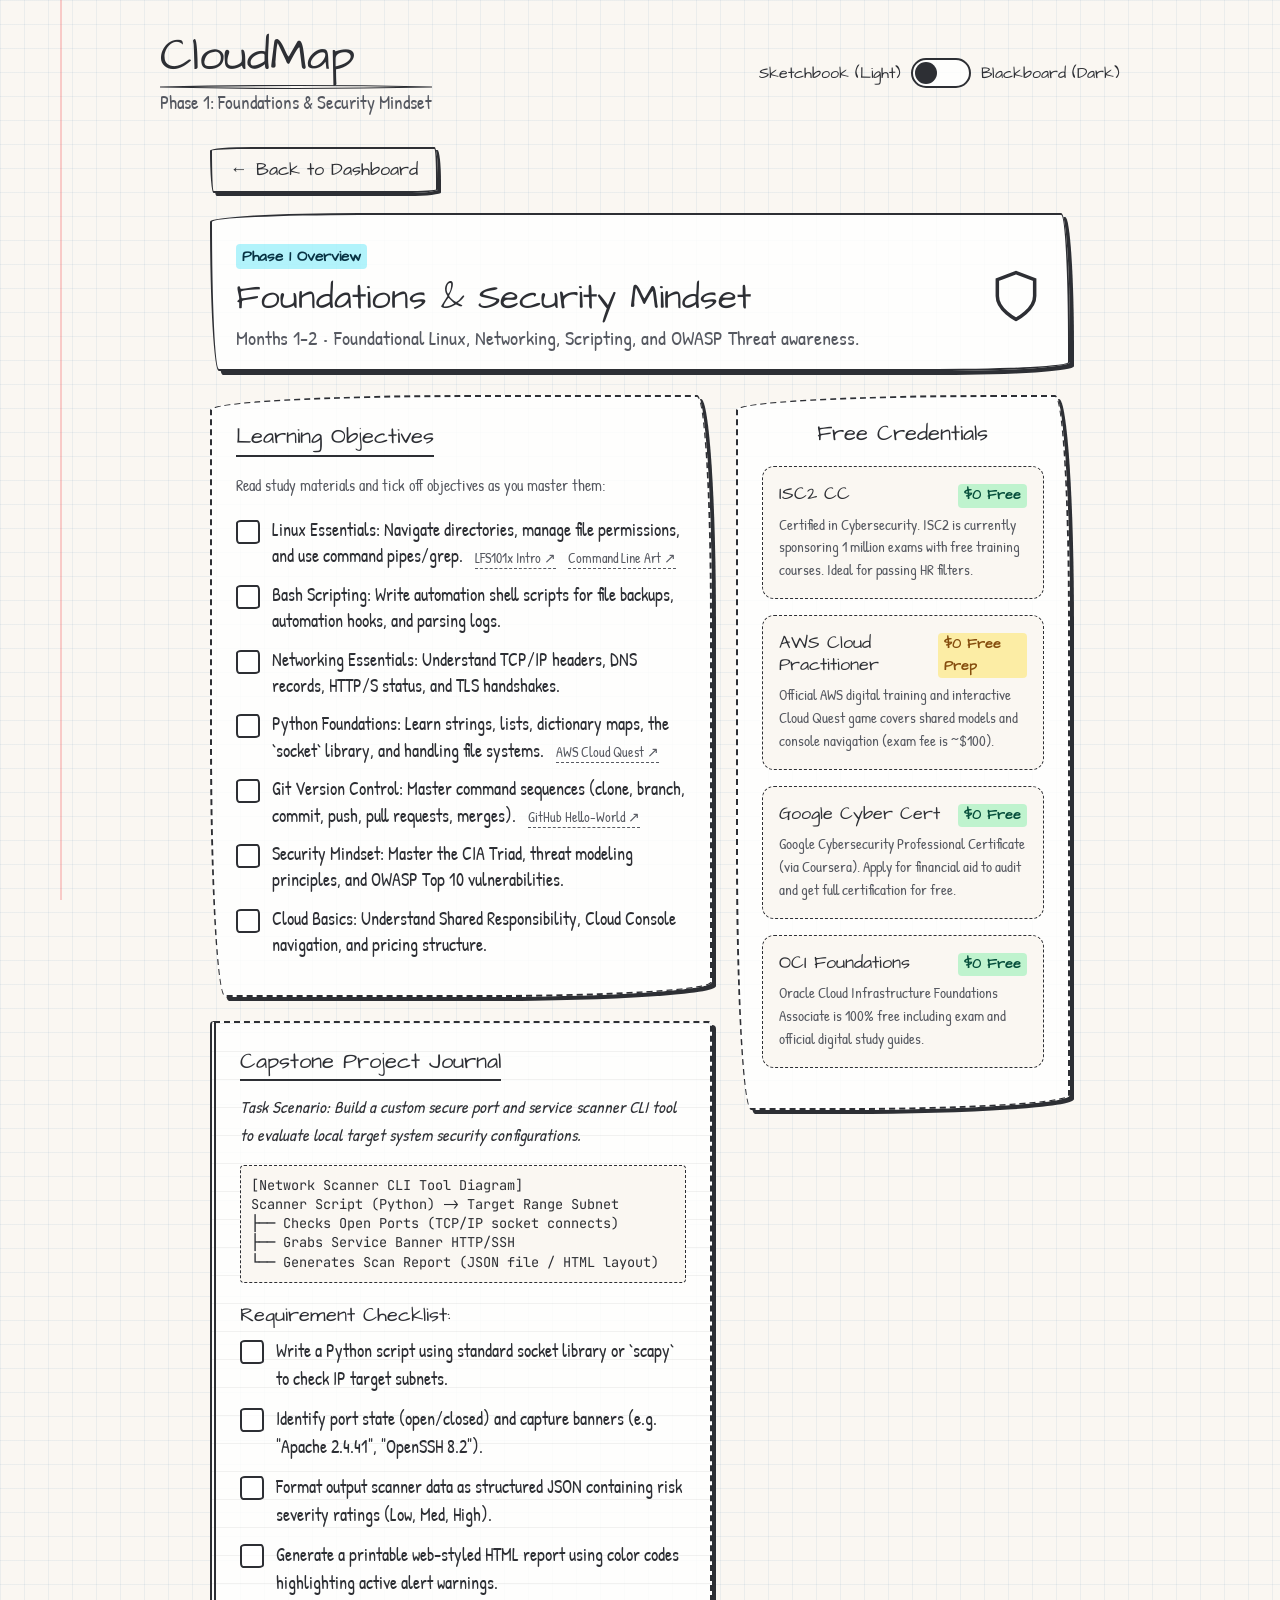
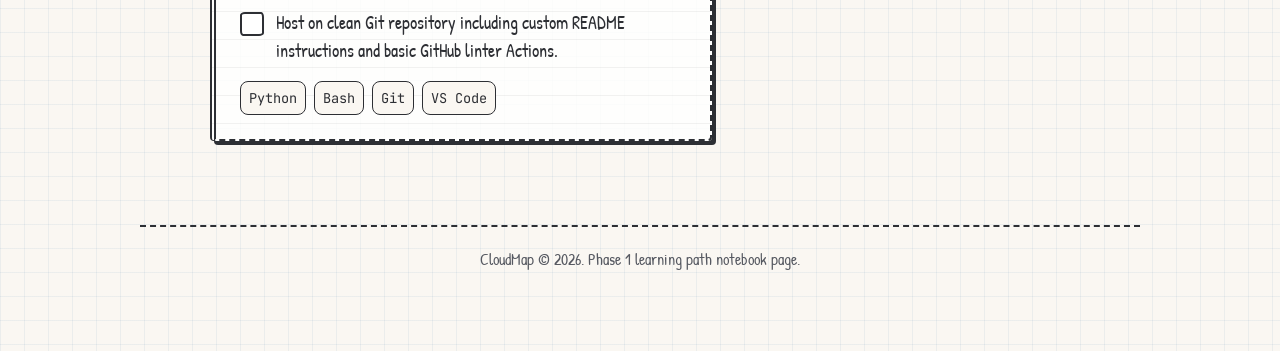
==== phase1.html @ 2bd7dbc3 "feat: initial commit of CloudMap interactive DevSecOps roadmap" ====
<!DOCTYPE html>
<html lang="en">
<head>
  <meta charset="UTF-8">
  <meta name="viewport" content="width=device-width, initial-scale=1.0">
  <title>Phase 1: Foundations & Mindset — CloudMap</title>
  <link rel="stylesheet" href="css/styles.css">
</head>
<body>

  <!-- Header -->
  <header>
    <div class="branding">
      <h1>CloudMap</h1>
      <p>Phase 1: Foundations & Security Mindset</p>
    </div>
    
    <!-- Chalkboard theme toggle -->
    <div class="toggle-container" id="theme-toggle" aria-label="Toggle Chalkboard Dark Mode">
      <span>Sketchbook (Light)</span>
      <div class="toggle-switch">
        <div class="toggle-knob"></div>
      </div>
      <span>Blackboard (Dark)</span>
    </div>
  </header>

  <!-- Content Container -->
  <main class="phase-container">
    
    <!-- Back Button -->
    <div class="back-btn-container">
      <a href="index.html" class="sketch-btn">
        <span>←</span> Back to Dashboard
      </a>
    </div>

    <!-- Phase Details Sticker -->
    <section class="phase-header-block sketch-card solid-border">
      <div class="phase-title-group">
        <span class="highlight-cyan" style="color: #083344; font-weight: bold; font-family: 'Architects Daughter'; font-size: 0.95rem;">Phase 1 Overview</span>
        <h2 style="font-family: 'Architects Daughter'; margin-top: 8px;">Foundations & Security Mindset</h2>
        <p style="color: var(--text-secondary); margin-top: 4px;">Months 1-2 • Foundational Linux, Networking, Scripting, and OWASP Threat awareness.</p>
      </div>
      <div class="phase-meta">
        <div class="phase-badge-lg" id="phase-badge-p1">
          <svg viewBox="0 0 24 24">
            <path d="M12 22s8-4 8-10V5l-8-3-8 3v7c0 6 8 10 8 10z" fill="none" />
          </svg>
        </div>
      </div>
    </section>

    <!-- Phase Two-Column Layout -->
    <div class="phase-layout">
      
      <!-- Left Column: Study Checkboxes -->
      <section class="phase-objectives-section">
        <div class="sketch-card">
          <h3 style="font-family: 'Architects Daughter';">Learning Objectives</h3>
          <p style="margin-bottom: 20px; font-size: 1rem; color: var(--text-secondary);">Read study materials and tick off objectives as you master them:</p>
          
          <!-- Obj 1 -->
          <label class="checkbox-container">
            <input type="checkbox" id="p1_obj1" data-phase="1">
            <span class="sketch-checkbox"></span>
            <span class="label-text">
              Linux Essentials: Navigate directories, manage file permissions, and use command pipes/grep.
              <a href="https://www.edx.org/learn/linux/the-linux-foundation-introduction-to-linux" target="_blank" class="study-link">LFS101x Intro ↗</a>
              <a href="https://github.com/jlevy/the-art-of-command-line" target="_blank" class="study-link">Command Line Art ↗</a>
            </span>
          </label>

          <!-- Obj 2 -->
          <label class="checkbox-container">
            <input type="checkbox" id="p1_obj2" data-phase="1">
            <span class="sketch-checkbox"></span>
            <span class="label-text">
              Bash Scripting: Write automation shell scripts for file backups, automation hooks, and parsing logs.
            </span>
          </label>

          <!-- Obj 3 -->
          <label class="checkbox-container">
            <input type="checkbox" id="p1_obj3" data-phase="1">
            <span class="sketch-checkbox"></span>
            <span class="label-text">
              Networking Essentials: Understand TCP/IP headers, DNS records, HTTP/S status, and TLS handshakes.
            </span>
          </label>

          <!-- Obj 4 -->
          <label class="checkbox-container">
            <input type="checkbox" id="p1_obj4" data-phase="1">
            <span class="sketch-checkbox"></span>
            <span class="label-text">
              Python Foundations: Learn strings, lists, dictionary maps, the `socket` library, and handling file systems.
              <a href="https://aws.amazon.com/training/digital/aws-cloud-quest/" target="_blank" class="study-link">AWS Cloud Quest ↗</a>
            </span>
          </label>

          <!-- Obj 5 -->
          <label class="checkbox-container">
            <input type="checkbox" id="p1_obj5" data-phase="1">
            <span class="sketch-checkbox"></span>
            <span class="label-text">
              Git Version Control: Master command sequences (clone, branch, commit, push, pull requests, merges).
              <a href="https://github.com/actions/hello-world" target="_blank" class="study-link">GitHub Hello-World ↗</a>
            </span>
          </label>

          <!-- Obj 6 -->
          <label class="checkbox-container">
            <input type="checkbox" id="p1_obj6" data-phase="1">
            <span class="sketch-checkbox"></span>
            <span class="label-text">
              Security Mindset: Master the CIA Triad, threat modeling principles, and OWASP Top 10 vulnerabilities.
            </span>
          </label>

          <!-- Obj 7 -->
          <label class="checkbox-container">
            <input type="checkbox" id="p1_obj7" data-phase="1">
            <span class="sketch-checkbox"></span>
            <span class="label-text">
              Cloud Basics: Understand Shared Responsibility, Cloud Console navigation, and pricing structure.
            </span>
          </label>

        </div>

        <!-- Capstone Project lined page -->
        <div class="sketch-card project-journal">
          <h3 style="font-family: 'Architects Daughter';">Capstone Project Journal</h3>
          <p>Task Scenario: Build a custom secure port and service scanner CLI tool to evaluate local target system security configurations.</p>
          
          <div style="margin-bottom: 20px; font-family: 'JetBrains Mono', monospace; font-size: 0.85rem; line-height: 1.4; border: 1px dashed var(--border-color); padding: 10px; background-color: var(--bg-paper); border-radius: 4px;">
            [Network Scanner CLI Tool Diagram]<br>
            Scanner Script (Python) -> Target Range Subnet<br>
            ├── Checks Open Ports (TCP/IP socket connects)<br>
            ├── Grabs Service Banner HTTP/SSH<br>
            └── Generates Scan Report (JSON file / HTML layout)
          </div>

          <h4 style="font-family: 'Architects Daughter'; margin-bottom: 10px;">Requirement Checklist:</h4>
          
          <!-- Req 1 -->
          <label class="checkbox-container">
            <input type="checkbox" id="p1_req1" data-phase="1">
            <span class="sketch-checkbox"></span>
            <span class="label-text">Write a Python script using standard socket library or `scapy` to check IP target subnets.</span>
          </label>

          <!-- Req 2 -->
          <label class="checkbox-container">
            <input type="checkbox" id="p1_req2" data-phase="1">
            <span class="sketch-checkbox"></span>
            <span class="label-text">Identify port state (open/closed) and capture banners (e.g. "Apache 2.4.41", "OpenSSH 8.2").</span>
          </label>

          <!-- Req 3 -->
          <label class="checkbox-container">
            <input type="checkbox" id="p1_req3" data-phase="1">
            <span class="sketch-checkbox"></span>
            <span class="label-text">Format output scanner data as structured JSON containing risk severity ratings (Low, Med, High).</span>
          </label>

          <!-- Req 4 -->
          <label class="checkbox-container">
            <input type="checkbox" id="p1_req4" data-phase="1">
            <span class="sketch-checkbox"></span>
            <span class="label-text">Generate a printable web-styled HTML report using color codes highlighting active alert warnings.</span>
          </label>

          <!-- Req 5 -->
          <label class="checkbox-container">
            <input type="checkbox" id="p1_req5" data-phase="1">
            <span class="sketch-checkbox"></span>
            <span class="label-text">Host on clean Git repository including custom README instructions and basic GitHub linter Actions.</span>
          </label>

          <div class="project-tools-container">
            <span class="tool-badge">Python</span>
            <span class="tool-badge">Bash</span>
            <span class="tool-badge">Git</span>
            <span class="tool-badge">VS Code</span>
          </div>
        </div>
      </section>

      <!-- Right Column: Certs and badges -->
      <section class="phase-sidebar-section">
        
        <!-- Certifications -->
        <div class="sketch-card certs-panel">
          <h3 style="font-family: 'Architects Daughter'; text-align: center; margin-bottom: 18px;">Free Credentials</h3>
          
          <!-- Cert 1 -->
          <div class="cert-card">
            <div class="cert-title-row">
              <h4 style="font-family: 'Architects Daughter';">ISC2 CC</h4>
              <span class="cert-cost highlight-green" style="color: #064e3b; font-weight: bold;">$0 Free</span>
            </div>
            <p class="cert-desc">Certified in Cybersecurity. ISC2 is currently sponsoring 1 million exams with free training courses. Ideal for passing HR filters.</p>
          </div>

          <!-- Cert 2 -->
          <div class="cert-card">
            <div class="cert-title-row">
              <h4 style="font-family: 'Architects Daughter';">AWS Cloud Practitioner</h4>
              <span class="cert-cost highlight-yellow" style="color: #854d0e; font-weight: bold;">$0 Free Prep</span>
            </div>
            <p class="cert-desc">Official AWS digital training and interactive Cloud Quest game covers shared models and console navigation (exam fee is ~$100).</p>
          </div>

          <!-- Cert 3 -->
          <div class="cert-card">
            <div class="cert-title-row">
              <h4 style="font-family: 'Architects Daughter';">Google Cyber Cert</h4>
              <span class="cert-cost highlight-green" style="color: #064e3b; font-weight: bold;">$0 Free</span>
            </div>
            <p class="cert-desc">Google Cybersecurity Professional Certificate (via Coursera). Apply for financial aid to audit and get full certification for free.</p>
          </div>

          <!-- Cert 4 -->
          <div class="cert-card">
            <div class="cert-title-row">
              <h4 style="font-family: 'Architects Daughter';">OCI Foundations</h4>
              <span class="cert-cost highlight-green" style="color: #064e3b; font-weight: bold;">$0 Free</span>
            </div>
            <p class="cert-desc">Oracle Cloud Infrastructure Foundations Associate is 100% free including exam and official digital study guides.</p>
          </div>

        </div>

      </section>

    </div>

  </main>

  <!-- Footer -->
  <footer>
    <p>CloudMap &copy; 2026. Phase 1 learning path notebook page.</p>
  </footer>

  <script src="js/app.js"></script>
</body>
</html>
---- css/styles.css ----
@import url('https://fonts.googleapis.com/css2?family=Architects+Daughter&family=Patrick+Hand&family=JetBrains+Mono:wght@400;500;700&display=swap');

:root {
  /* Colors for Light Mode (Sketchbook) */
  --bg-paper: #FAF7F2;
  --grid-line-color: rgba(68, 119, 170, 0.08);
  --border-color: #2D2F34;
  --text-primary: #2D2F34;
  --text-secondary: #565961;
  
  --marker-yellow: rgba(253, 224, 71, 0.45);
  --marker-cyan: rgba(103, 232, 249, 0.5);
  --marker-green: rgba(134, 239, 172, 0.5);
  --marker-violet: rgba(216, 180, 254, 0.5);
  --marker-red: rgba(252, 165, 165, 0.6);
  --marker-blue: rgba(147, 197, 253, 0.5);
  
  --card-bg: rgba(255, 255, 255, 0.8);
  --chalk-dust: rgba(0, 0, 0, 0.03);
  --margin-line: rgba(239, 68, 68, 0.25);
  
  --badge-glow: 0 0 10px rgba(253, 224, 71, 0.4);
}

body.dark-mode {
  /* Colors for Dark Mode (Blackboard) */
  --bg-paper: #1B1C1E;
  --grid-line-color: rgba(255, 255, 255, 0.05);
  --border-color: #E2E8F0;
  --text-primary: #F1F5F9;
  --text-secondary: #94A3B8;
  
  --marker-yellow: rgba(234, 179, 8, 0.25);
  --marker-cyan: rgba(6, 182, 212, 0.25);
  --marker-green: rgba(34, 197, 94, 0.25);
  --marker-violet: rgba(168, 85, 247, 0.25);
  --marker-red: rgba(239, 68, 68, 0.25);
  --marker-blue: rgba(29, 78, 216, 0.25);
  
  --card-bg: rgba(30, 31, 34, 0.85);
  --chalk-dust: rgba(255, 255, 255, 0.03);
  --margin-line: rgba(239, 68, 68, 0.15);
  
  --badge-glow: 0 0 15px rgba(234, 179, 8, 0.3);
}

* {
  box-sizing: border-box;
  margin: 0;
  padding: 0;
}

body {
  font-family: 'Patrick Hand', cursive, sans-serif;
  font-size: 20px;
  line-height: 1.5;
  color: var(--text-primary);
  background-color: var(--bg-paper);
  background-image: 
    linear-gradient(90deg, var(--grid-line-color) 1px, transparent 1px),
    linear-gradient(var(--grid-line-color) 1px, transparent 1px);
  background-size: 24px 24px;
  min-height: 100vh;
  position: relative;
  overflow-x: hidden;
  padding-bottom: 60px;
  transition: background-color 0.3s ease, color 0.3s ease;
}

/* Notebook Pink Margin Line */
body::before {
  content: '';
  position: fixed;
  top: 0;
  left: 60px;
  width: 2px;
  height: 100%;
  background-color: var(--margin-line);
  z-index: -1;
  pointer-events: none;
}

/* Fonts & Headings */
h1, h2, h3, h4, h5, h6 {
  font-family: 'Architects Daughter', cursive, sans-serif;
  font-weight: normal;
  margin-bottom: 0.5em;
  line-height: 1.2;
}

h1 { font-size: 2.5rem; text-align: center; }
h2 { font-size: 1.8rem; }
h3 { font-size: 1.4rem; }

a {
  color: inherit;
  text-decoration: none;
}

/* Sketched Card Component */
.sketch-card {
  background-color: var(--card-bg);
  border: 2px dashed var(--border-color);
  border-radius: 255px 15px 225px 15px / 15px 225px 15px 255px;
  padding: 24px;
  margin-bottom: 24px;
  box-shadow: 4px 4px 0px var(--border-color);
  position: relative;
  transition: transform 0.2s ease, box-shadow 0.2s ease, border-color 0.3s ease;
}

.sketch-card:hover {
  transform: translate(-2px, -2px);
  box-shadow: 6px 6px 0px var(--border-color);
}

.sketch-card.solid-border {
  border-style: solid;
  border-width: 2.5px;
}

/* Hard Sketch Button */
.sketch-btn {
  font-family: 'Architects Daughter', cursive, sans-serif;
  background-color: transparent;
  color: var(--text-primary);
  border: 2px solid var(--border-color);
  border-radius: 120px 10px 90px 10px / 10px 90px 10px 120px;
  padding: 8px 18px;
  font-size: 1.1rem;
  cursor: pointer;
  display: inline-flex;
  align-items: center;
  gap: 8px;
  box-shadow: 3px 3px 0px var(--border-color);
  transition: transform 0.1s ease, box-shadow 0.1s ease;
  user-select: none;
}

.sketch-btn:hover {
  transform: translate(-1px, -1px);
  box-shadow: 4px 4px 0px var(--border-color);
}

.sketch-btn:active {
  transform: translate(2px, 2px);
  box-shadow: 1px 1px 0px var(--border-color);
}

/* Highlighter Fills */
.highlight-yellow { background-color: var(--marker-yellow); border-radius: 4px; padding: 2px 6px; }
.highlight-cyan { background-color: var(--marker-cyan); border-radius: 4px; padding: 2px 6px; }
.highlight-green { background-color: var(--marker-green); border-radius: 4px; padding: 2px 6px; }
.highlight-violet { background-color: var(--marker-violet); border-radius: 4px; padding: 2px 6px; }
.highlight-red { background-color: var(--marker-red); border-radius: 4px; padding: 2px 6px; }
.highlight-blue { background-color: var(--marker-blue); border-radius: 4px; padding: 2px 6px; }

/* Custom Checkbox */
.checkbox-container {
  display: flex;
  align-items: flex-start;
  gap: 12px;
  cursor: pointer;
  margin-bottom: 12px;
  user-select: none;
}

.checkbox-container input {
  display: none;
}

.sketch-checkbox {
  width: 24px;
  height: 24px;
  border: 2px solid var(--border-color);
  border-radius: 5px 3px 5px 3px / 3px 5px 3px 5px;
  display: flex;
  align-items: center;
  justify-content: center;
  flex-shrink: 0;
  margin-top: 3px;
  position: relative;
  background-color: var(--card-bg);
  transition: background-color 0.2s ease;
}

.checkbox-container:hover .sketch-checkbox {
  background-color: var(--marker-yellow);
}

/* Dynamic Hand-Drawn Checkmark X */
.sketch-checkbox::after {
  content: "X";
  font-family: 'Architects Daughter', cursive, sans-serif;
  font-size: 1.1rem;
  color: var(--text-primary);
  position: absolute;
  font-weight: bold;
  opacity: 0;
  transform: scale(0.5) rotate(-15deg);
  transition: transform 0.2s cubic-bezier(0.175, 0.885, 0.32, 1.275), opacity 0.15s ease;
}

.checkbox-container input:checked + .sketch-checkbox::after {
  opacity: 1;
  transform: scale(1) rotate(5deg);
}

.checkbox-container input:checked ~ .label-text {
  text-decoration: line-through;
  opacity: 0.7;
}

.label-text {
  transition: opacity 0.2s ease, text-decoration 0.2s ease;
  font-size: 1.1rem;
}

/* Header & Navigation */
header {
  max-width: 1000px;
  margin: 30px auto 10px auto;
  padding: 0 20px;
  display: flex;
  justify-content: space-between;
  align-items: center;
  flex-wrap: wrap;
  gap: 20px;
}

.branding {
  display: flex;
  flex-direction: column;
}

.branding h1 {
  text-align: left;
  font-size: 2.8rem;
  margin-bottom: 0;
  display: inline-block;
  position: relative;
}

/* Handwritten Underline Doodle */
.branding h1::after {
  content: '';
  position: absolute;
  bottom: -6px;
  left: 0;
  width: 100%;
  height: 6px;
  background-image: url("data:image/svg+xml;utf8,<svg xmlns='http://www.w3.org/2000/svg' viewBox='0 0 100 10' preserveAspectRatio='none'><path d='M0,5 Q50,0 100,5 Q50,10 0,5' fill='none' stroke='%232D2F34' stroke-width='2'/></svg>");
  background-size: 100% 100%;
}

body.dark-mode .branding h1::after {
  background-image: url("data:image/svg+xml;utf8,<svg xmlns='http://www.w3.org/2000/svg' viewBox='0 0 100 10' preserveAspectRatio='none'><path d='M0,5 Q50,0 100,5 Q50,10 0,5' fill='none' stroke='%23E2E8F0' stroke-width='2'/></svg>");
}

.branding p {
  font-size: 1.2rem;
  color: var(--text-secondary);
  margin-top: 4px;
}

/* Dark Mode Chalkboard Toggle */
.toggle-container {
  display: flex;
  align-items: center;
  gap: 10px;
  cursor: pointer;
  user-select: none;
  font-family: 'Architects Daughter', cursive, sans-serif;
  font-size: 1rem;
}

.toggle-switch {
  width: 60px;
  height: 30px;
  border: 2px solid var(--border-color);
  border-radius: 15px;
  position: relative;
  background-color: var(--card-bg);
  transition: background-color 0.2s ease;
}

.toggle-knob {
  width: 22px;
  height: 22px;
  border-radius: 50%;
  background-color: var(--border-color);
  position: absolute;
  top: 2px;
  left: 2px;
  transition: transform 0.25s cubic-bezier(0.68, -0.55, 0.265, 1.55);
}

body.dark-mode .toggle-knob {
  transform: translateX(30px);
  background-color: #F1F5F9;
}

/* Dashboard Hub Grid */
.dashboard-container {
  max-width: 1000px;
  margin: 0 auto;
  padding: 20px;
}

/* Sketched Progress Section */
.progress-section {
  display: grid;
  grid-template-columns: 2fr 1fr;
  gap: 20px;
  margin-bottom: 24px;
}

@media (max-width: 768px) {
  .progress-section {
    grid-template-columns: 1fr;
  }
}

.progress-header {
  display: flex;
  justify-content: space-between;
  align-items: baseline;
  margin-bottom: 10px;
}

.progress-percentage {
  font-family: 'Architects Daughter', cursive, sans-serif;
  font-size: 2rem;
  font-weight: bold;
}

/* Crayon/Pencil Shaded Progress Bar */
.progress-bar-container {
  height: 26px;
  border: 2px solid var(--border-color);
  border-radius: 13px;
  background-color: var(--bg-paper);
  overflow: hidden;
  position: relative;
  box-shadow: inset 1px 1px 3px rgba(0,0,0,0.1);
}

.progress-bar-fill {
  height: 100%;
  width: 0%;
  background-color: var(--marker-yellow);
  background-image: repeating-linear-gradient(
    45deg,
    transparent,
    transparent 4px,
    rgba(0, 0, 0, 0.08) 4px,
    rgba(0, 0, 0, 0.08) 8px
  );
  border-radius: 11px 0 0 11px;
  transition: width 0.8s cubic-bezier(0.1, 0.8, 0.2, 1);
  position: relative;
}

body.dark-mode .progress-bar-fill {
  background-image: repeating-linear-gradient(
    45deg,
    transparent,
    transparent 4px,
    rgba(255, 255, 255, 0.1) 4px,
    rgba(255, 255, 255, 0.1) 8px
  );
}

/* Trophy Badge Shelf */
.badge-shelf {
  display: flex;
  justify-content: space-around;
  align-items: center;
  gap: 8px;
  padding: 10px;
  border-top: 2px dashed var(--border-color);
  margin-top: 10px;
}

.badge-item {
  width: 48px;
  height: 48px;
  position: relative;
  display: flex;
  justify-content: center;
  align-items: center;
  transition: transform 0.3s cubic-bezier(0.175, 0.885, 0.32, 1.275);
}

.badge-item svg {
  width: 100%;
  height: 100%;
  fill: none;
  stroke: var(--border-color);
  stroke-width: 1.5;
  transition: stroke 0.3s ease, filter 0.3s ease;
  filter: grayscale(1) opacity(0.3);
}

.badge-item.unlocked {
  filter: none;
  transform: scale(1.1);
  animation: bounce-badge 1s ease infinite alternate;
}

.badge-item.unlocked svg {
  filter: drop-shadow(var(--badge-glow));
  stroke-width: 2;
}

@keyframes bounce-badge {
  0% { transform: translateY(0) scale(1.1); }
  100% { transform: translateY(-4px) scale(1.15); }
}

.badge-item .tooltip {
  position: absolute;
  bottom: 56px;
  background-color: var(--border-color);
  color: var(--bg-paper);
  padding: 4px 10px;
  border-radius: 6px;
  font-size: 0.85rem;
  white-space: nowrap;
  opacity: 0;
  visibility: hidden;
  transform: translateY(5px);
  transition: opacity 0.2s, transform 0.2s;
  z-index: 10;
  font-family: 'Architects Daughter', cursive, sans-serif;
  border: 1px solid var(--border-color);
}

.badge-item:hover .tooltip {
  opacity: 1;
  visibility: visible;
  transform: translateY(0);
}

/* Interactive Roadmap Board Layout */
.roadmap-board {
  display: grid;
  grid-template-columns: 1.8fr 1fr;
  gap: 24px;
  margin-bottom: 28px;
  align-items: stretch;
}

@media (max-width: 900px) {
  .roadmap-board {
    grid-template-columns: 1fr;
  }
}

.roadmap-svg-card {
  padding: 24px;
  margin-bottom: 0; /* Align with adjacent preview note */
}

.roadmap-svg-container {
  width: 100%;
  max-width: 800px;
  margin: 0 auto;
  position: relative;
}

.roadmap-svg {
  width: 100%;
  height: auto;
  overflow: visible;
}

/* Static Guide Line - Looks like Dotted Pencil Sketch */
.pencil-path {
  fill: none;
  stroke: var(--border-color);
  stroke-width: 2.5;
  stroke-linecap: round;
  stroke-dasharray: 6 6;
  opacity: 0.25;
}

/* Glowing Highlighter Flow Segment */
.ink-path {
  fill: none;
  stroke-width: 6;
  stroke-linecap: round;
  stroke-dasharray: 450;
  stroke-dashoffset: 450; /* initially hidden */
  transition: stroke-dashoffset 1.8s cubic-bezier(0.25, 1, 0.5, 1);
  filter: drop-shadow(0px 0px 4px rgba(255,255,255,0.2));
}

.ink-path.p1 { stroke: #06b6d4; } /* Cyan highlighter */
.ink-path.p2 { stroke: #3b82f6; } /* Blue ink */
.ink-path.p3 { stroke: #22c55e; } /* Green highlighter */
.ink-path.p4 { stroke: #a855f7; } /* Violet highlighter */

.node-group {
  cursor: pointer;
}

.node-circle {
  fill: var(--bg-paper);
  stroke: var(--border-color);
  stroke-width: 2.5;
  transition: fill 0.3s ease, stroke-width 0.2s ease, transform 0.2s ease;
  transform-origin: center;
}

/* Custom Vector Icons Inside Node Circles */
.node-icon {
  fill: none;
  stroke: var(--border-color);
  stroke-width: 2;
  stroke-linecap: round;
  stroke-linejoin: round;
  pointer-events: none;
  transition: stroke 0.3s ease, stroke-width 0.2s ease;
}

.node-group:hover .node-circle {
  stroke-width: 4;
  stroke: #d97706; /* warm gold ink outline */
  filter: drop-shadow(0px 0px 5px rgba(217, 119, 6, 0.45));
}

body.dark-mode .node-group:hover .node-circle {
  stroke: #fde047; /* bright yellow chalk outline */
  filter: drop-shadow(0px 0px 8px rgba(253, 224, 71, 0.45));
}

.node-group:hover .node-icon {
  stroke-width: 2.5;
  stroke: #d97706;
}

body.dark-mode .node-group:hover .node-icon {
  stroke: #fde047;
}

/* Current target node has dashed rotating halo */
.node-group.current-active .node-circle {
  stroke-width: 3.5;
  stroke-dasharray: 5 3;
  animation: rotate-active-node 12s linear infinite;
}

@keyframes rotate-active-node {
  to {
    stroke-dashoffset: -40;
  }
}

.node-pulse {
  display: none;
}

/* Node completed marker-highlights */
.node-group.p1.completed .node-circle { fill: var(--marker-cyan); }
.node-group.p2.completed .node-circle { fill: var(--marker-cyan); }
.node-group.p3.completed .node-circle { fill: var(--marker-green); }
.node-group.p4.completed .node-circle { fill: var(--marker-green); }
.node-group.p5.completed .node-circle { fill: var(--marker-violet); }

.node-group.completed .node-icon {
  stroke: var(--text-primary);
  stroke-width: 2.5;
}

.node-text {
  font-family: 'Architects Daughter', cursive, sans-serif;
  font-size: 13px;
  fill: var(--text-primary);
  font-weight: bold;
  pointer-events: none;
}

.node-subtext {
  font-family: 'Patrick Hand', cursive, sans-serif;
  font-size: 12px;
  fill: var(--text-secondary);
  pointer-events: none;
}

/* Interactive Sticky Note Preview pad */
.preview-note {
  background-color: #FFFDF0; /* Light Mode: warm yellow legal notepad */
  border-style: solid;
  border-width: 2.5px;
  transform: rotate(1.2deg);
  margin-bottom: 0;
  display: flex;
  flex-direction: column;
  justify-content: center;
  transition: transform 0.2s ease, background-color 0.3s ease;
}

body.dark-mode .preview-note {
  background-color: #212623; /* Dark Mode: dark chalkboard/slate olive green */
}

.preview-note:hover {
  transform: scale(1.02) rotate(-0.5deg);
}

.tape-doodle {
  position: absolute;
  top: -14px;
  left: 38%;
  width: 76px;
  height: 26px;
  background-color: rgba(251, 191, 36, 0.35); /* semi-transparent yellow masking tape */
  transform: rotate(-3deg);
  border-left: 2px dashed rgba(0,0,0,0.15);
  border-right: 2px dashed rgba(0,0,0,0.15);
  box-shadow: 1px 1px 2px rgba(0,0,0,0.05);
}

body.dark-mode .tape-doodle {
  background-color: rgba(255, 255, 255, 0.08);
}

.preview-tag {
  font-family: 'Architects Daughter', cursive, sans-serif;
  font-size: 0.85rem;
  padding: 1px 6px;
  border-radius: 4px;
  display: inline-block;
  margin-bottom: 6px;
}

/* Milestone Cards Grid */
.milestones-grid {
  display: grid;
  grid-template-columns: repeat(auto-fit, minmax(280px, 1fr));
  gap: 20px;
  margin-top: 24px;
}

.milestone-header {
  display: flex;
  justify-content: space-between;
  align-items: center;
  margin-bottom: 12px;
  border-bottom: 2px dashed var(--border-color);
  padding-bottom: 8px;
}

.milestone-duration {
  font-size: 0.9rem;
  font-family: 'Architects Daughter', cursive, sans-serif;
  padding: 2px 8px;
  border: 1px solid var(--border-color);
  border-radius: 10px;
}

.milestone-desc {
  font-size: 1rem;
  color: var(--text-secondary);
  margin-bottom: 16px;
}

.milestone-footer {
  display: flex;
  justify-content: space-between;
  align-items: center;
}

.milestone-pct {
  font-size: 1rem;
  font-weight: bold;
}

.milestone-arrow {
  font-size: 1.3rem;
  transition: transform 0.2s ease;
}

.sketch-card:hover .milestone-arrow {
  transform: translateX(4px);
}

/* Phase Pages layout */
.phase-container {
  max-width: 900px;
  margin: 0 auto;
  padding: 20px;
}

.back-btn-container {
  margin-bottom: 20px;
}

.phase-header-block {
  display: flex;
  justify-content: space-between;
  align-items: center;
  flex-wrap: wrap;
  gap: 16px;
  margin-bottom: 24px;
  border-bottom: 3px dashed var(--border-color);
  padding-bottom: 16px;
}

.phase-title-group h2 {
  font-size: 2.2rem;
  margin-bottom: 4px;
}

.phase-meta {
  display: flex;
  gap: 12px;
  align-items: center;
}

.phase-badge-lg {
  width: 56px;
  height: 56px;
  display: flex;
  justify-content: center;
  align-items: center;
}

.phase-badge-lg svg {
  width: 100%;
  height: 100%;
  fill: none;
  stroke: var(--border-color);
  stroke-width: 1.5;
}

.phase-badge-lg.unlocked svg {
  filter: drop-shadow(var(--badge-glow));
  stroke-width: 2.5;
  animation: pulse-badge 2s infinite alternate;
}

@keyframes pulse-badge {
  0% { transform: scale(1); }
  100% { transform: scale(1.1); }
}

.phase-layout {
  display: grid;
  grid-template-columns: 3fr 2fr;
  gap: 24px;
}

@media (max-width: 768px) {
  .phase-layout {
    grid-template-columns: 1fr;
  }
}

.phase-objectives-section h3 {
  border-bottom: 2px solid var(--border-color);
  padding-bottom: 4px;
  margin-bottom: 16px;
  display: inline-block;
}

.study-link {
  font-size: 0.85rem;
  margin-left: 8px;
  display: inline-flex;
  align-items: center;
  gap: 2px;
  color: var(--text-secondary);
  border-bottom: 1px dashed var(--text-secondary);
  font-family: 'Patrick Hand', cursive, sans-serif;
  vertical-align: middle;
}

.study-link:hover {
  color: var(--text-primary);
  border-bottom-style: solid;
}

/* Capstone Project Card styled as Lined Journal Page */
.project-journal {
  background-color: var(--card-bg);
  background-image: linear-gradient(rgba(0, 0, 0, 0.05) 1px, transparent 1px);
  background-size: 100% 28px;
  border-left: 6px double var(--border-color);
  border-radius: 4px;
  line-height: 28px;
}

body.dark-mode .project-journal {
  background-image: linear-gradient(rgba(255, 255, 255, 0.05) 1px, transparent 1px);
}

.project-journal h3 {
  line-height: 1.2;
  margin-bottom: 12px;
}

.project-journal p {
  margin-bottom: 16px;
  font-style: italic;
  font-size: 1.05rem;
}

.project-details-list {
  list-style-type: none;
  margin-bottom: 20px;
}

.project-details-list li {
  padding-left: 20px;
  position: relative;
  margin-bottom: 8px;
}

.project-details-list li::before {
  content: '•';
  font-size: 1.4rem;
  position: absolute;
  left: 0;
  top: -2px;
  color: var(--text-primary);
}

.project-tools-container {
  display: flex;
  flex-wrap: wrap;
  gap: 8px;
  margin-top: 16px;
}

.tool-badge {
  font-family: 'JetBrains Mono', monospace;
  font-size: 0.85rem;
  border: 1.5px solid var(--border-color);
  border-radius: 8px;
  padding: 2px 8px;
  background-color: var(--bg-paper);
}

/* Certifications Panel */
.certs-panel {
  border-color: var(--border-color);
  border-width: 2px;
}

.cert-card {
  border: 1.5px dashed var(--border-color);
  border-radius: 12px;
  padding: 16px;
  margin-bottom: 16px;
  background-color: var(--bg-paper);
}

.cert-title-row {
  display: flex;
  justify-content: space-between;
  align-items: baseline;
  margin-bottom: 6px;
}

.cert-title-row h4 {
  font-size: 1.15rem;
  margin-bottom: 0;
}

.cert-cost {
  font-family: 'Architects Daughter', cursive, sans-serif;
  font-size: 0.9rem;
  padding: 1px 6px;
  border-radius: 4px;
}

.cert-desc {
  font-size: 0.95rem;
  color: var(--text-secondary);
}

/* Custom Hand-Drawn Alert Modal */
.doodle-alert-overlay {
  position: fixed;
  top: 0;
  left: 0;
  width: 100%;
  height: 100%;
  background-color: rgba(0, 0, 0, 0.4);
  backdrop-filter: blur(2px);
  z-index: 100;
  display: flex;
  justify-content: center;
  align-items: center;
  opacity: 0;
  pointer-events: none;
  transition: opacity 0.3s ease;
}

.doodle-alert-overlay.visible {
  opacity: 1;
  pointer-events: auto;
}

.doodle-alert {
  background-color: var(--bg-paper);
  border: 3px solid var(--border-color);
  border-radius: 20px 80px 20px 80px / 80px 20px 80px 20px;
  padding: 30px;
  max-width: 450px;
  width: 90%;
  text-align: center;
  box-shadow: 8px 8px 0px var(--border-color);
  transform: scale(0.85);
  transition: transform 0.3s cubic-bezier(0.175, 0.885, 0.32, 1.275);
}

.doodle-alert-overlay.visible .doodle-alert {
  transform: scale(1);
}

.doodle-alert h3 {
  font-size: 1.8rem;
  margin-bottom: 12px;
}

.doodle-alert p {
  margin-bottom: 20px;
}

.doodle-alert-icon {
  font-size: 3rem;
  margin-bottom: 12px;
  display: block;
}

/* Footer Section */
footer {
  max-width: 1000px;
  margin: 40px auto 0 auto;
  padding: 20px;
  text-align: center;
  border-top: 2px dashed var(--border-color);
  color: var(--text-secondary);
  font-size: 1rem;
}

/* Printing styles for workbook extraction */
@media print {
  body {
    background-color: #ffffff;
    background-image: none;
    color: #000000;
  }
  body::before { display: none; }
  .sketch-card {
    border-style: solid;
    box-shadow: none !important;
    background: transparent !important;
    page-break-inside: avoid;
  }
  .toggle-container, .back-btn-container, .sketch-btn { display: none !important; }
  header, footer { page-break-after: always; }
}
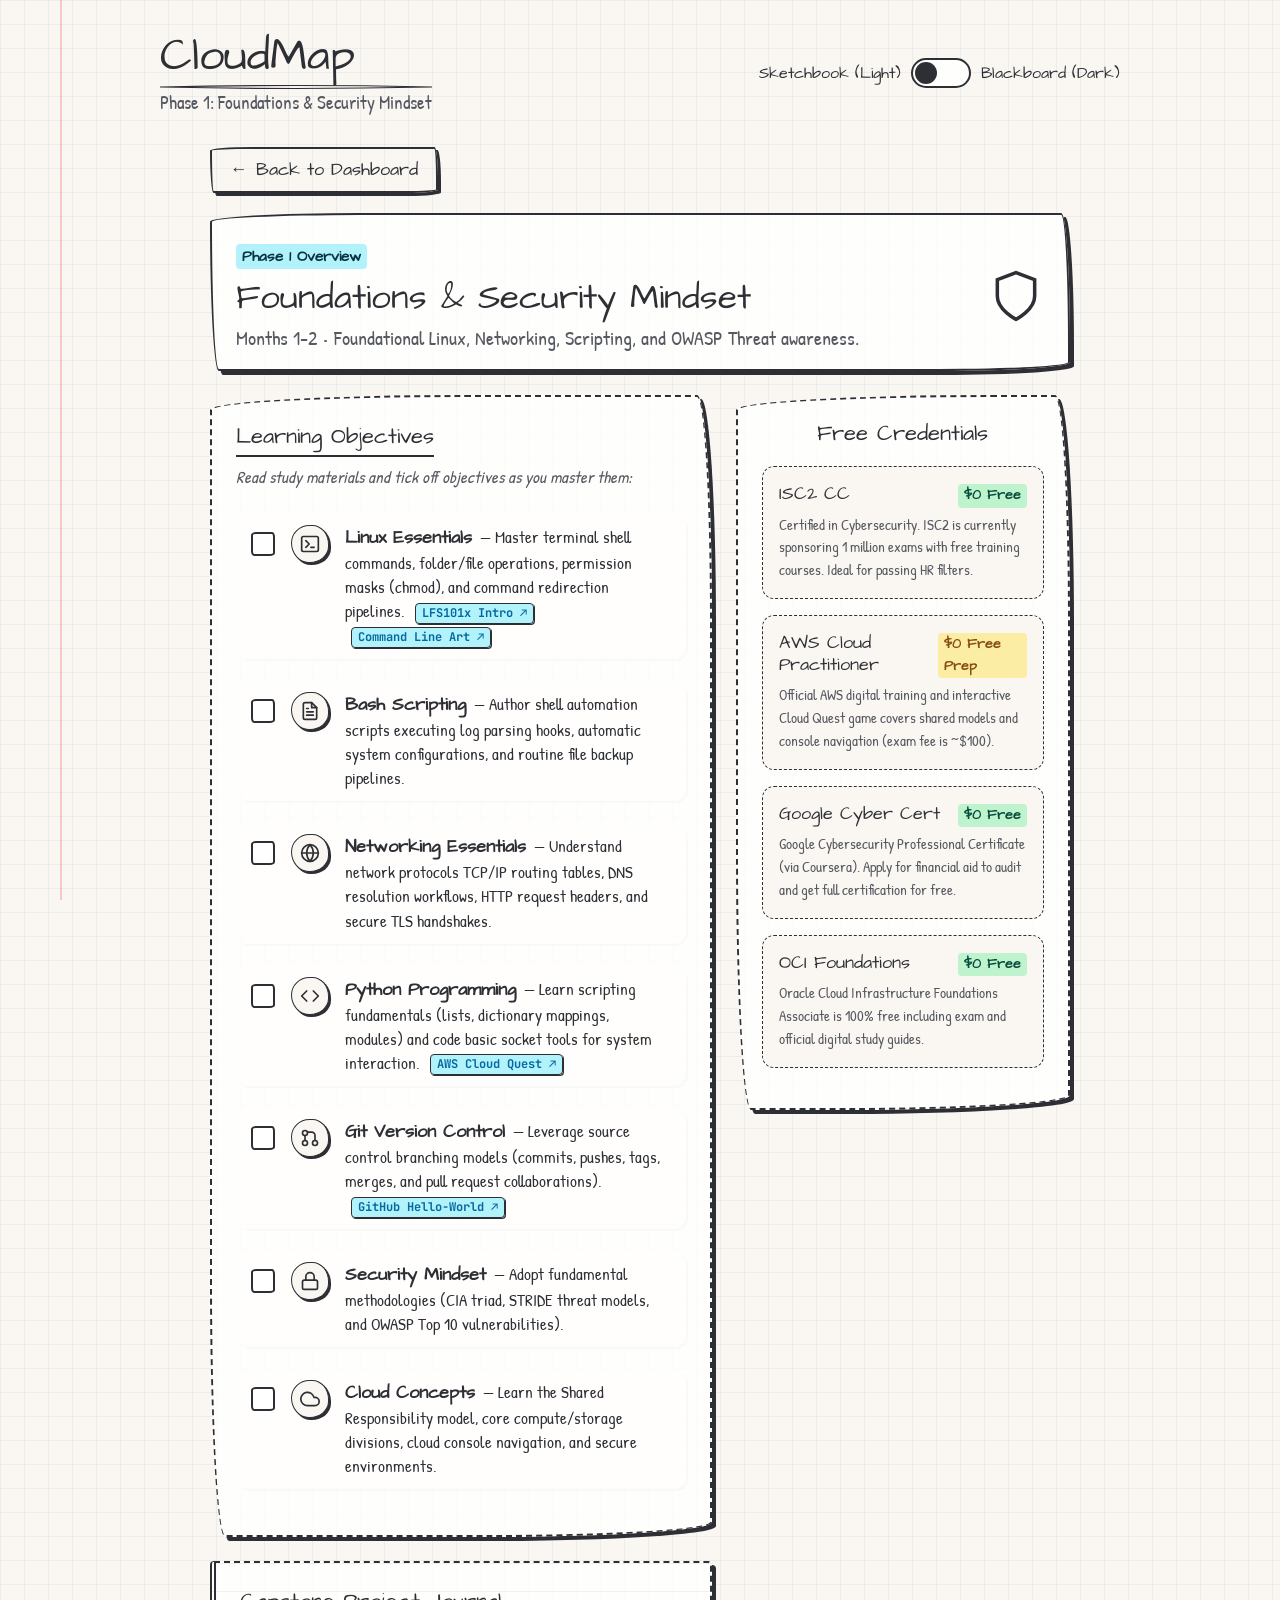
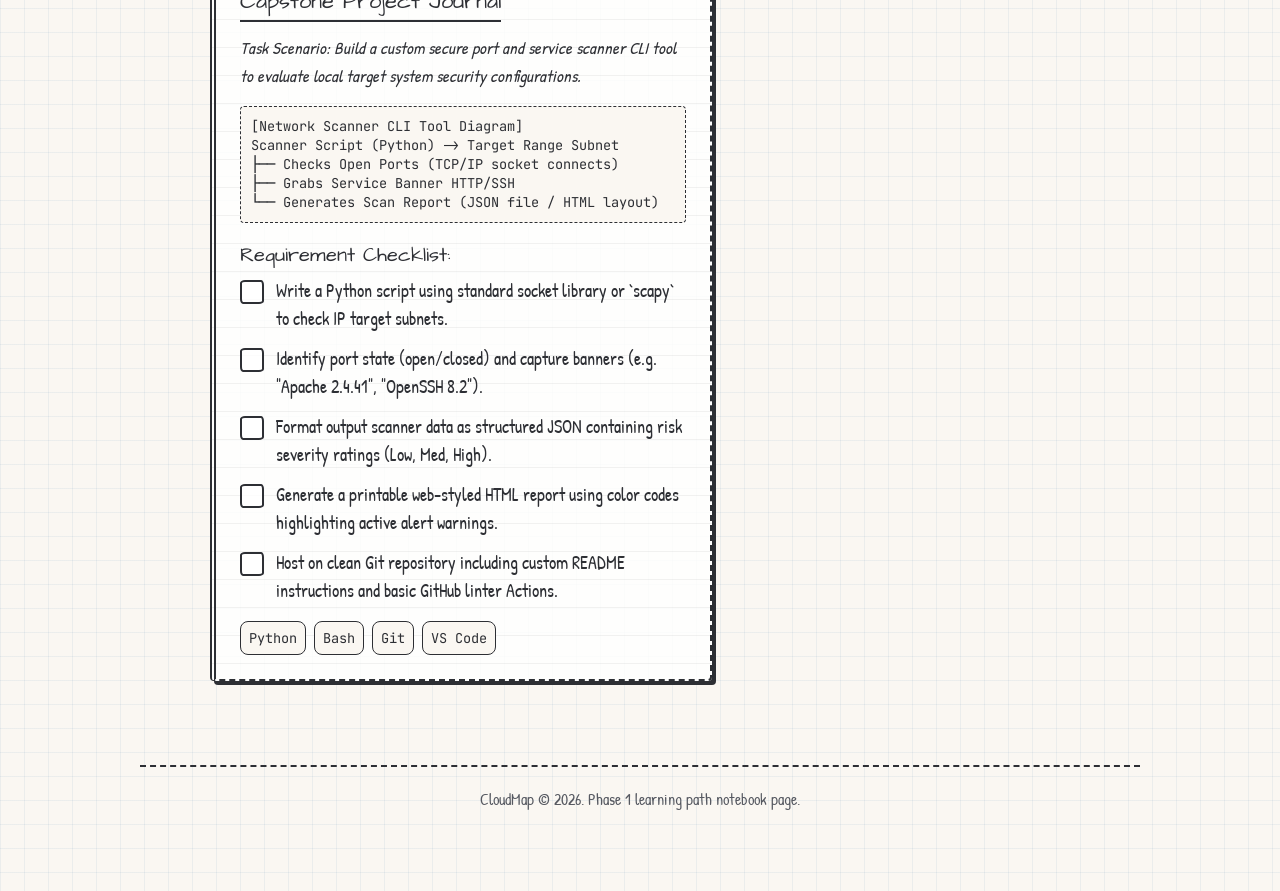
==== commit 1c633c3f: "style: upgrade objectives list with sleek hand-drawn icons across all subpages" ====
--- a/phase1.html
+++ b/phase1.html
@@ -57,75 +57,161 @@
       <!-- Left Column: Study Checkboxes -->
       <section class="phase-objectives-section">
         <div class="sketch-card">
-          <h3 style="font-family: 'Architects Daughter';">Learning Objectives</h3>
-          <p style="margin-bottom: 20px; font-size: 1rem; color: var(--text-secondary);">Read study materials and tick off objectives as you master them:</p>
+          <h3 style="font-family: 'Architects Daughter'; margin-bottom: 8px;">Learning Objectives</h3>
+          <p style="margin-bottom: 24px; font-size: 1.05rem; color: var(--text-secondary); font-style: italic;">
+            Read study materials and tick off objectives as you master them:
+          </p>
           
           <!-- Obj 1 -->
-          <label class="checkbox-container">
-            <input type="checkbox" id="p1_obj1" data-phase="1">
-            <span class="sketch-checkbox"></span>
-            <span class="label-text">
-              Linux Essentials: Navigate directories, manage file permissions, and use command pipes/grep.
-              <a href="https://www.edx.org/learn/linux/the-linux-foundation-introduction-to-linux" target="_blank" class="study-link">LFS101x Intro ↗</a>
-              <a href="https://github.com/jlevy/the-art-of-command-line" target="_blank" class="study-link">Command Line Art ↗</a>
-            </span>
-          </label>
+          <div class="obj-row" onclick="document.getElementById('p1_obj1').click();">
+            <div class="obj-checkbox-wrapper">
+              <label class="checkbox-container" onclick="event.stopPropagation();">
+                <input type="checkbox" id="p1_obj1" data-phase="1">
+                <span class="sketch-checkbox"></span>
+              </label>
+            </div>
+            <div class="obj-icon">
+              <!-- Terminal Icon -->
+              <svg viewBox="0 0 24 24">
+                <rect x="2" y="3" width="20" height="18" rx="2" />
+                <path d="M7 8l4 4-4 4" />
+                <line x1="13" y1="16" x2="17" y2="16" />
+              </svg>
+            </div>
+            <div class="obj-details">
+              <strong>Linux Essentials</strong> — Master terminal shell commands, folder/file operations, permission masks (chmod), and command redirection pipelines.
+              <a href="https://www.edx.org/learn/linux/the-linux-foundation-introduction-to-linux" target="_blank" class="study-tag" onclick="event.stopPropagation();">LFS101x Intro ↗</a>
+              <a href="https://github.com/jlevy/the-art-of-command-line" target="_blank" class="study-tag" onclick="event.stopPropagation();">Command Line Art ↗</a>
+            </div>
+          </div>
 
           <!-- Obj 2 -->
-          <label class="checkbox-container">
-            <input type="checkbox" id="p1_obj2" data-phase="1">
-            <span class="sketch-checkbox"></span>
-            <span class="label-text">
-              Bash Scripting: Write automation shell scripts for file backups, automation hooks, and parsing logs.
-            </span>
-          </label>
+          <div class="obj-row" onclick="document.getElementById('p1_obj2').click();">
+            <div class="obj-checkbox-wrapper">
+              <label class="checkbox-container" onclick="event.stopPropagation();">
+                <input type="checkbox" id="p1_obj2" data-phase="1">
+                <span class="sketch-checkbox"></span>
+              </label>
+            </div>
+            <div class="obj-icon">
+              <!-- Script File Icon -->
+              <svg viewBox="0 0 24 24">
+                <path d="M14 2H6a2 2 0 0 0-2 2v16a2 2 0 0 0 2 2h12a2 2 0 0 0 2-2V8z" />
+                <polyline points="14 2 14 8 20 8" />
+                <line x1="16" y1="13" x2="8" y2="13" />
+                <line x1="16" y1="17" x2="8" y2="17" />
+                <polyline points="10 9 9 9 8 9" />
+              </svg>
+            </div>
+            <div class="obj-details">
+              <strong>Bash Scripting</strong> — Author shell automation scripts executing log parsing hooks, automatic system configurations, and routine file backup pipelines.
+            </div>
+          </div>
 
           <!-- Obj 3 -->
-          <label class="checkbox-container">
-            <input type="checkbox" id="p1_obj3" data-phase="1">
-            <span class="sketch-checkbox"></span>
-            <span class="label-text">
-              Networking Essentials: Understand TCP/IP headers, DNS records, HTTP/S status, and TLS handshakes.
-            </span>
-          </label>
+          <div class="obj-row" onclick="document.getElementById('p1_obj3').click();">
+            <div class="obj-checkbox-wrapper">
+              <label class="checkbox-container" onclick="event.stopPropagation();">
+                <input type="checkbox" id="p1_obj3" data-phase="1">
+                <span class="sketch-checkbox"></span>
+              </label>
+            </div>
+            <div class="obj-icon">
+              <!-- Network Globe Icon -->
+              <svg viewBox="0 0 24 24">
+                <circle cx="12" cy="12" r="10" />
+                <line x1="2" y1="12" x2="22" y2="12" />
+                <path d="M12 2a15.3 15.3 0 0 1 4 10 15.3 15.3 0 0 1-4 10 15.3 15.3 0 0 1-4-10 15.3 15.3 0 0 1 4-10z" />
+              </svg>
+            </div>
+            <div class="obj-details">
+              <strong>Networking Essentials</strong> — Understand network protocols TCP/IP routing tables, DNS resolution workflows, HTTP request headers, and secure TLS handshakes.
+            </div>
+          </div>
 
           <!-- Obj 4 -->
-          <label class="checkbox-container">
-            <input type="checkbox" id="p1_obj4" data-phase="1">
-            <span class="sketch-checkbox"></span>
-            <span class="label-text">
-              Python Foundations: Learn strings, lists, dictionary maps, the `socket` library, and handling file systems.
-              <a href="https://aws.amazon.com/training/digital/aws-cloud-quest/" target="_blank" class="study-link">AWS Cloud Quest ↗</a>
-            </span>
-          </label>
+          <div class="obj-row" onclick="document.getElementById('p1_obj4').click();">
+            <div class="obj-checkbox-wrapper">
+              <label class="checkbox-container" onclick="event.stopPropagation();">
+                <input type="checkbox" id="p1_obj4" data-phase="1">
+                <span class="sketch-checkbox"></span>
+              </label>
+            </div>
+            <div class="obj-icon">
+              <!-- Code Braces Icon -->
+              <svg viewBox="0 0 24 24">
+                <polyline points="16 18 22 12 16 6" />
+                <polyline points="8 6 2 12 8 18" />
+              </svg>
+            </div>
+            <div class="obj-details">
+              <strong>Python Programming</strong> — Learn scripting fundamentals (lists, dictionary mappings, modules) and code basic socket tools for system interaction.
+              <a href="https://aws.amazon.com/training/digital/aws-cloud-quest/" target="_blank" class="study-tag" onclick="event.stopPropagation();">AWS Cloud Quest ↗</a>
+            </div>
+          </div>
 
           <!-- Obj 5 -->
-          <label class="checkbox-container">
-            <input type="checkbox" id="p1_obj5" data-phase="1">
-            <span class="sketch-checkbox"></span>
-            <span class="label-text">
-              Git Version Control: Master command sequences (clone, branch, commit, push, pull requests, merges).
-              <a href="https://github.com/actions/hello-world" target="_blank" class="study-link">GitHub Hello-World ↗</a>
-            </span>
-          </label>
+          <div class="obj-row" onclick="document.getElementById('p1_obj5').click();">
+            <div class="obj-checkbox-wrapper">
+              <label class="checkbox-container" onclick="event.stopPropagation();">
+                <input type="checkbox" id="p1_obj5" data-phase="1">
+                <span class="sketch-checkbox"></span>
+              </label>
+            </div>
+            <div class="obj-icon">
+              <!-- Git Branch Icon -->
+              <svg viewBox="0 0 24 24">
+                <circle cx="18" cy="18" r="3" />
+                <circle cx="6" cy="6" r="3" />
+                <circle cx="6" cy="18" r="3" />
+                <path d="M18 15V9a4 4 0 0 0-4-4H9" />
+                <line x1="6" y1="9" x2="6" y2="15" />
+              </svg>
+            </div>
+            <div class="obj-details">
+              <strong>Git Version Control</strong> — Leverage source control branching models (commits, pushes, tags, merges, and pull request collaborations).
+              <a href="https://github.com/actions/hello-world" target="_blank" class="study-tag" onclick="event.stopPropagation();">GitHub Hello-World ↗</a>
+            </div>
+          </div>
 
           <!-- Obj 6 -->
-          <label class="checkbox-container">
-            <input type="checkbox" id="p1_obj6" data-phase="1">
-            <span class="sketch-checkbox"></span>
-            <span class="label-text">
-              Security Mindset: Master the CIA Triad, threat modeling principles, and OWASP Top 10 vulnerabilities.
-            </span>
-          </label>
+          <div class="obj-row" onclick="document.getElementById('p1_obj6').click();">
+            <div class="obj-checkbox-wrapper">
+              <label class="checkbox-container" onclick="event.stopPropagation();">
+                <input type="checkbox" id="p1_obj6" data-phase="1">
+                <span class="sketch-checkbox"></span>
+              </label>
+            </div>
+            <div class="obj-icon">
+              <!-- Security Shield/Lock Icon -->
+              <svg viewBox="0 0 24 24">
+                <rect x="3" y="11" width="18" height="11" rx="2" ry="2" />
+                <path d="M7 11V7a5 5 0 0 1 10 0v4" />
+              </svg>
+            </div>
+            <div class="obj-details">
+              <strong>Security Mindset</strong> — Adopt fundamental methodologies (CIA triad, STRIDE threat models, and OWASP Top 10 vulnerabilities).
+            </div>
+          </div>
 
           <!-- Obj 7 -->
-          <label class="checkbox-container">
-            <input type="checkbox" id="p1_obj7" data-phase="1">
-            <span class="sketch-checkbox"></span>
-            <span class="label-text">
-              Cloud Basics: Understand Shared Responsibility, Cloud Console navigation, and pricing structure.
-            </span>
-          </label>
+          <div class="obj-row" onclick="document.getElementById('p1_obj7').click();">
+            <div class="obj-checkbox-wrapper">
+              <label class="checkbox-container" onclick="event.stopPropagation();">
+                <input type="checkbox" id="p1_obj7" data-phase="1">
+                <span class="sketch-checkbox"></span>
+              </label>
+            </div>
+            <div class="obj-icon">
+              <!-- Cloud Icon -->
+              <svg viewBox="0 0 24 24">
+                <path d="M18 10h-1.26A8 8 0 1 0 9 20h9a5 5 0 0 0 0-10z" />
+              </svg>
+            </div>
+            <div class="obj-details">
+              <strong>Cloud Concepts</strong> — Learn the Shared Responsibility model, core compute/storage divisions, cloud console navigation, and secure environments.
+            </div>
+          </div>
 
         </div>
 
--- a/css/styles.css
+++ b/css/styles.css
@@ -947,6 +947,109 @@
   font-size: 1rem;
 }
 
+/* Sleek & Elegant Objective Rows */
+.obj-row {
+  display: flex;
+  align-items: flex-start;
+  gap: 16px;
+  margin-bottom: 22px;
+  padding: 10px 14px;
+  border-radius: 12px;
+  border: 1.5px dashed transparent;
+  transition: background-color 0.2s ease, border-color 0.2s ease, transform 0.15s ease;
+  cursor: pointer;
+  background-color: rgba(255, 255, 255, 0.25);
+  box-shadow: 2px 2px 0px rgba(0,0,0,0.02);
+}
+
+body.dark-mode .obj-row {
+  background-color: rgba(255, 255, 255, 0.02);
+}
+
+.obj-row:hover {
+  background-color: var(--card-bg);
+  border-color: var(--border-color);
+  transform: translate(-1px, -1px);
+  box-shadow: 3px 3px 0px var(--border-color);
+}
+
+.obj-checkbox-wrapper {
+  margin-top: 4px;
+  flex-shrink: 0;
+}
+
+.obj-icon {
+  width: 38px;
+  height: 38px;
+  display: flex;
+  align-items: center;
+  justify-content: center;
+  flex-shrink: 0;
+  border: 1.8px solid var(--border-color);
+  border-radius: 50% 45% 52% 48% / 48% 52% 45% 55%; /* organic sketched circle shape */
+  background-color: var(--bg-paper);
+  box-shadow: 2px 2px 0px var(--border-color);
+  transition: transform 0.2s ease;
+}
+
+.obj-row:hover .obj-icon {
+  transform: rotate(-5deg) scale(1.05);
+}
+
+.obj-icon svg {
+  width: 20px;
+  height: 20px;
+  stroke: var(--text-primary);
+  stroke-width: 2;
+  fill: none;
+  stroke-linecap: round;
+  stroke-linejoin: round;
+}
+
+.obj-details {
+  flex-grow: 1;
+  font-size: 1.08rem;
+  line-height: 1.4;
+}
+
+.obj-details strong {
+  font-family: 'Architects Daughter', cursive, sans-serif;
+  font-size: 1.15rem;
+  font-weight: bold;
+  display: inline-block;
+  margin-right: 4px;
+  color: var(--text-primary);
+}
+
+/* Study tags styled as taped notes */
+.study-tag {
+  display: inline-flex;
+  align-items: center;
+  gap: 4px;
+  font-family: 'JetBrains Mono', monospace;
+  font-size: 0.75rem;
+  font-weight: bold;
+  background-color: var(--marker-cyan);
+  border: 1px solid var(--border-color);
+  border-radius: 4px;
+  padding: 1px 6px;
+  margin-left: 6px;
+  transition: transform 0.15s ease, background-color 0.2s ease;
+  vertical-align: middle;
+  color: #0369a1; /* rich cyan ink */
+  box-shadow: 1px 1px 0px var(--border-color);
+}
+
+body.dark-mode .study-tag {
+  color: #38bdf8; /* light blue chalk */
+  background-color: rgba(6, 182, 212, 0.15);
+}
+
+.study-tag:hover {
+  transform: scale(1.06) rotate(-1.5deg);
+  background-color: var(--marker-yellow);
+}
+
 /* Printing styles for workbook extraction */
 @media print {
   body {
